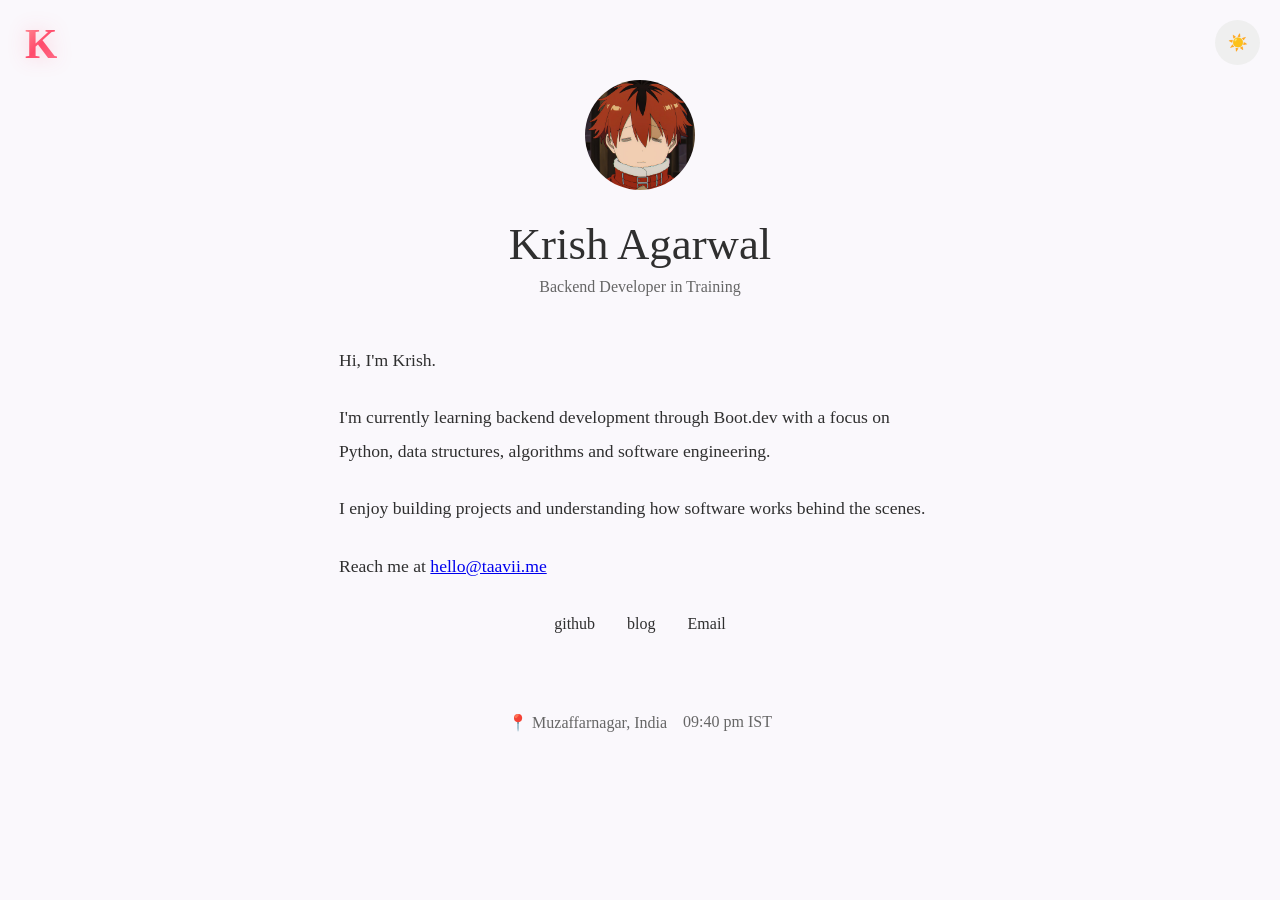
==== index.html @ ea4f3ae8 "Update index.html" ====
<!DOCTYPE html>
<html lang="en">
<head>
    <meta charset="UTF-8">
    <meta name="viewport" content="width=device-width, initial-scale=1.0">
    <title>Krish Agrawal</title>
    <link rel="icon" type="image/png" href="favicon.png">

    <link rel="stylesheet" href="style.css">
</head>
<body>

    <header class="site-header">
        <div class="logo">K</div>
    </header>

    <button id="theme-toggle">☀️</button>

    <main class="container">

        <img
            src="assets/profile.jpg"
            alt="Profile Picture"
            class="profile-pic"
        >

        <h1>Krish Agarwal</h1>

        <p class="subtitle">
            Backend Developer in Training
        </p>

        <section class="about">

            <p>
                Hi, I'm Krish.
            </p>

            <p>
                I'm currently learning backend development through
                Boot.dev with a focus on Python, data structures,
                algorithms and software engineering.
            </p>

         <p>
    I enjoy building projects and understanding how
    software works behind the scenes.
</p>

<p>
    Reach me at
    <a href="mailto:hello@taavii.me" class="email-link">
        hello@taavii.me
    </a>
</p>

        </section>

        <nav class="links">
            <a href="#">github</a>
            <a href="#">blog</a>
            <a href="mailto:hello@taavii.me">Email</a>
        </nav>

        <footer>
            <span>📍 Muzaffarnagar, India</span>
            <span id="clock"></span>
        </footer>

    </main>

    <script src="script.js"></script>

</body>
</html>
---- style.css ----
* {
    margin: 0;
    padding: 0;
    box-sizing: border-box;
}

:root {
    --bg: #faf8fc;
    --text: #2f2f2f;
    --secondary: #666;
}

body.dark {
    --bg: #111111;
    --text: #f4f4f4;
    --secondary: #b0b0b0;
}

body {
    background: var(--bg);
    color: var(--text);

    font-family: Georgia, serif;

    min-height: 100vh;

    transition: 0.3s;
}

.container {
    max-width: 650px;

    margin: 0 auto;

    padding: 5rem 1.5rem;

    text-align: center;
}

.profile-pic {
    width: 110px;
    height: 110px;

    border-radius: 50%;

    object-fit: cover;

    margin-bottom: 1.5rem;
}

h1 {
    font-size: 2.8rem;
    font-weight: 500;
    margin-bottom: 0.5rem;
}

.subtitle {
    color: var(--secondary);

    margin-bottom: 3rem;
}

.about {
    text-align: left;

    line-height: 1.9;

    font-size: 1.1rem;
}

.about p {
    margin-bottom: 1.5rem;
}

.links {
    margin-top: 2rem;

    display: flex;

    justify-content: center;

    gap: 2rem;
}

.links a {
    text-decoration: none;

    color: var(--text);
}

.links a:hover {
    text-decoration: underline;
}

footer {
    margin-top: 5rem;

    color: var(--secondary);

    display: flex;

    justify-content: center;

    gap: 1rem;
}

#theme-toggle {
    position: fixed;

    top: 20px;
    right: 20px;

    width: 45px;
    height: 45px;

    border-radius: 50%;

    border: none;

    cursor: pointer;

    font-size: 1rem;
}

.site-header{
    position: fixed;
    top: 20px;
    left: 25px;
    z-index: 1000;
}

.logo{
    font-size: 2.6rem;
    font-weight: 800;
    font-family: Georgia, serif;

    background: linear-gradient(
        135deg,
        #ff9a9e 0%,
        #ff4d6d 50%,
        #ff758f 100%
    );

    -webkit-background-clip: text;
    background-clip: text;

    color: transparent;

    text-shadow:
        0 0 20px rgba(255, 77, 109, 0.25);

    cursor: default;

    user-select: none;

    transition:
        transform 0.3s ease,
        filter 0.3s ease;
}

.logo:hover{
    transform: scale(1.08);
    filter: brightness(1.1);
}
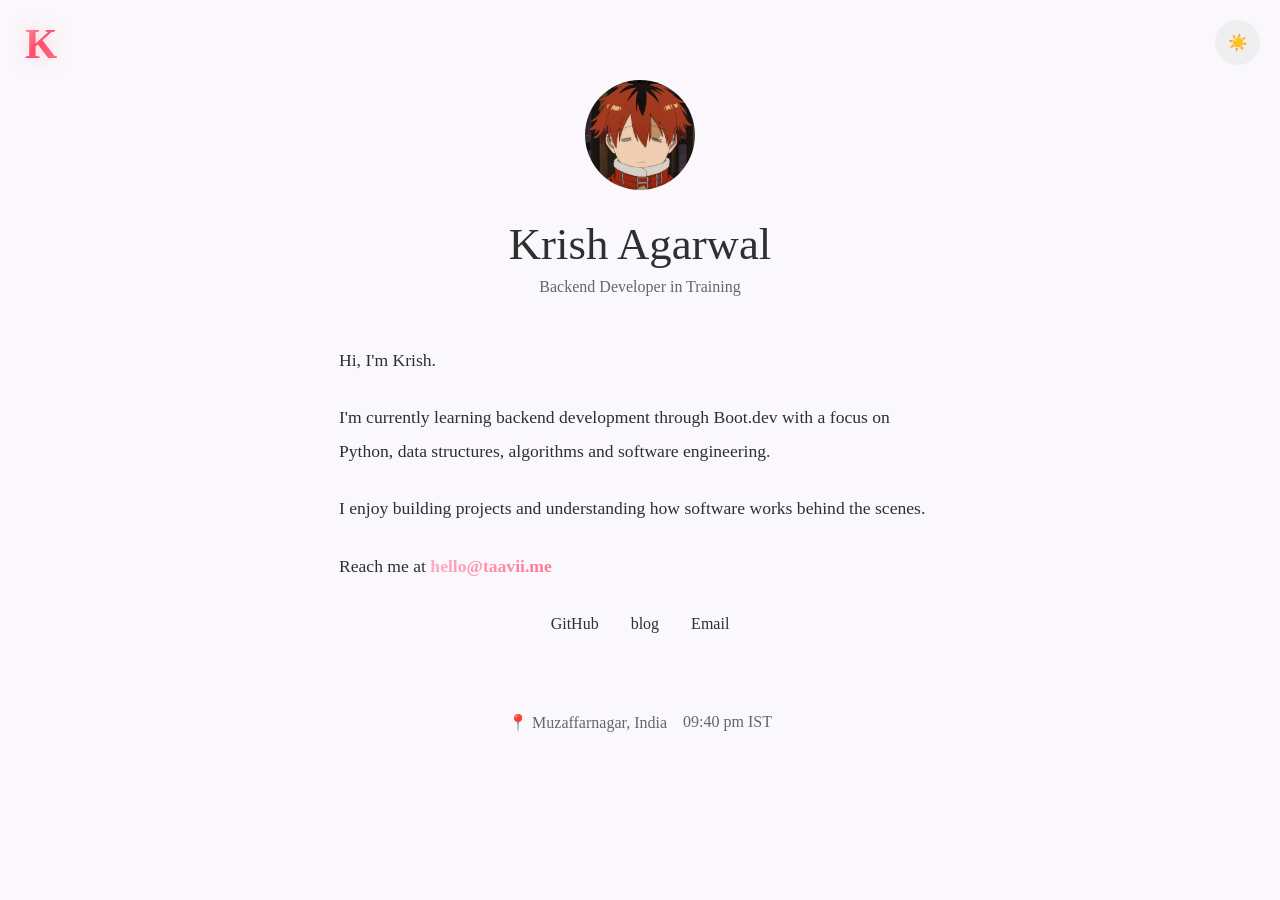
==== commit 4babd119: "Update index.html" ====
--- a/index.html
+++ b/index.html
@@ -57,7 +57,7 @@
         </section>
 
         <nav class="links">
-            <a href="#">github</a>
+            <a href="https://github.com/taaviikivii" target="_blank">GitHub</a>
             <a href="#">blog</a>
             <a href="mailto:hello@taavii.me">Email</a>
         </nav>
--- a/style.css
+++ b/style.css
@@ -161,4 +161,28 @@
 .logo:hover{
     transform: scale(1.08);
     filter: brightness(1.1);
-}+}
+
+.email-link{
+    background: linear-gradient(
+        135deg,
+        #ffb3c6,
+        #ff8fab,
+        #ff758f
+    );
+
+    -webkit-background-clip: text;
+    background-clip: text;
+
+    color: transparent;
+
+    font-weight: 600;
+
+    text-decoration: none;
+
+    transition: opacity 0.3s ease;
+}
+
+.email-link:hover{
+    opacity: 0.8;
+}
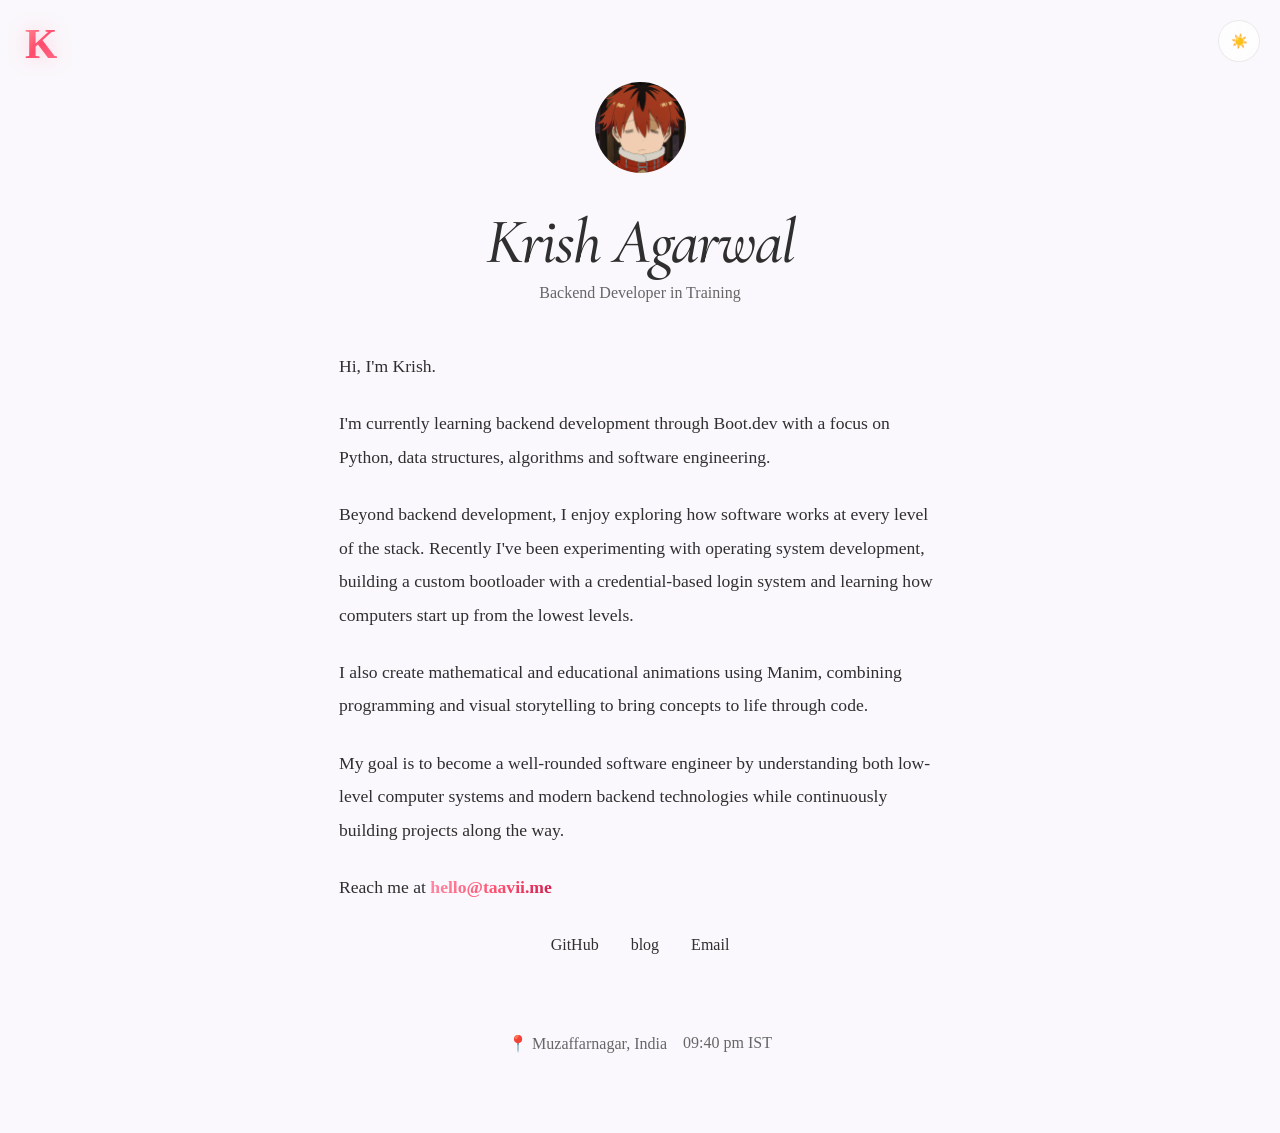
==== commit b841cb5e: "Update index.html" ====
--- a/index.html
+++ b/index.html
@@ -7,7 +7,12 @@
     <link rel="icon" type="image/png" href="favicon.png">
 
     <link rel="stylesheet" href="style.css">
+    <link rel="preconnect" href="https://fonts.googleapis.com">
+    <link rel="preconnect" href="https://fonts.gstatic.com" crossorigin>
+
+    <link href="https://fonts.googleapis.com/css2?family=Cormorant+Garamond:ital,wght@1,500;1,600&display=swap" rel="stylesheet">
 </head>
+
 <body>
 
     <header class="site-header">
@@ -32,27 +37,50 @@
 
         <section class="about">
 
-            <p>
-                Hi, I'm Krish.
-            </p>
+            <section class="about">
 
-            <p>
-                I'm currently learning backend development through
-                Boot.dev with a focus on Python, data structures,
-                algorithms and software engineering.
-            </p>
 
-         <p>
-    I enjoy building projects and understanding how
-    software works behind the scenes.
-</p>
+                <p>
+                    Hi, I'm Krish.
+                </p>
 
-<p>
-    Reach me at
-    <a href="mailto:hello@taavii.me" class="email-link">
-        hello@taavii.me
-    </a>
-</p>
+                <p>
+                    I'm currently learning backend development through
+                    Boot.dev with a focus on Python, data structures,
+                    algorithms and software engineering.
+                </p>
+
+                <p>
+                    Beyond backend development, I enjoy exploring how software
+                    works at every level of the stack. Recently I've been
+                    experimenting with operating system development, building a
+                    custom bootloader with a credential-based login system and
+                    learning how computers start up from the lowest levels.
+                </p>
+
+                <p>
+                    I also create mathematical and educational animations using
+                    Manim, combining programming and visual storytelling to bring
+                    concepts to life through code.
+                </p>
+
+                <p>
+                    My goal is to become a well-rounded software engineer by
+                    understanding both low-level computer systems and modern
+                    backend technologies while continuously building projects
+                    along the way.
+                </p>
+
+                <p>
+                    Reach me at
+                    <a href="mailto:hello@taavii.me" class="email-link">
+                        hello@taavii.me
+                    </a>
+                </p>
+                
+
+</section>
+
 
         </section>
 
--- a/style.css
+++ b/style.css
@@ -38,20 +38,67 @@
 }
 
 .profile-pic {
-    width: 110px;
-    height: 110px;
+    width: 95px;
+    height: 95px;
 
     border-radius: 50%;
 
     object-fit: cover;
 
     margin-bottom: 1.5rem;
+
+    transition:
+        transform 0.3s ease,
+        box-shadow 0.3s ease,
+        border-color 0.3s ease;
+
+    border: 2px solid transparent;
+}
+.profile-pic:hover {
+
+    transform: scale(1.03);
+
+    border-color: #ff758f;
+
+    box-shadow:
+        0 0 10px rgba(255, 117, 143, 0.35);
 }
 
 h1 {
-    font-size: 2.8rem;
+    font-family: "Cormorant Garamond", serif;
+    font-style: italic;
     font-weight: 500;
-    margin-bottom: 0.5rem;
+
+    font-size: 4rem;
+
+    letter-spacing: -2px;
+
+    margin-bottom: 0.25rem;
+
+    transition:
+        transform 0.3s ease,
+        background 0.3s ease,
+        color 0.3s ease;
+}
+
+h1:hover {
+
+    background: linear-gradient(
+        135deg,
+        #ff8fab 0%,
+        #ff4d6d 50%,
+        #c9184a 100%
+    );
+
+    -webkit-background-clip: text;
+    background-clip: text;
+
+    color: transparent;
+
+    text-shadow:
+        0 0 12px rgba(255, 77, 109, 0.15);
+
+    transform: scale(1.02);
 }
 
 .subtitle {
@@ -110,20 +157,71 @@
     top: 20px;
     right: 20px;
 
-    width: 45px;
-    height: 45px;
+    width: 42px;
+    height: 42px;
 
     border-radius: 50%;
 
-    border: none;
+    border: 1px solid rgba(0, 0, 0, 0.08);
+
+    background: rgba(255, 255, 255, 0.75);
+
+    color: #222;
+
+    font-size: 0.85rem;
 
     cursor: pointer;
 
-    font-size: 1rem;
-}
-
+    backdrop-filter: blur(10px);
+
+    box-shadow: none;
+
+    outline: none;
+
+    z-index: 1000;
+
+    transition:
+        transform 0.3s ease,
+        background 0.3s ease,
+        border-color 0.3s ease,
+        color 0.3s ease;
+}
+
+#theme-toggle:hover {
+    transform: scale(1.08);
+}
+
+#theme-toggle:focus {
+    outline: none;
+    box-shadow: none;
+}
+
+/* DARK MODE BUTTON */
+
+body.dark #theme-toggle {
+
+    background: #1a1a1a;
+
+    border: 1px solid #2a2a2a;
+
+    color: #f5f5f5;
+
+    box-shadow: none;
+}
+
+body.dark #theme-toggle:hover {
+
+    background: #242424;
+
+    border-color: #333333;
+
+    transform: scale(1.08);
+
+    box-shadow: none;
+}
+ 
 .site-header{
-    position: fixed;
+    position: absolute;
     top: 20px;
     left: 25px;
     z-index: 1000;
@@ -163,26 +261,80 @@
     filter: brightness(1.1);
 }
 
-.email-link{
+.email-link {
+
     background: linear-gradient(
         135deg,
-        #ffb3c6,
-        #ff8fab,
-        #ff758f
+        #ff8fab 0%,
+        #ff758f 25%,
+        #ff4d6d 60%,
+        #c9184a 100%
     );
 
     -webkit-background-clip: text;
     background-clip: text;
 
+    -webkit-text-fill-color: transparent;
     color: transparent;
 
-    font-weight: 600;
+    font-weight: 700;
 
     text-decoration: none;
-
-    transition: opacity 0.3s ease;
-}
-
-.email-link:hover{
-    opacity: 0.8;
-}
+}
+
+/* INITIAL HIDDEN STATE */
+
+.profile-pic,
+h1,
+.subtitle,
+.about,
+.links,
+footer {
+    opacity: 0;
+    transform: translateY(20px);
+}
+
+/* ANIMATIONS */
+
+.profile-pic {
+    animation: fadeUp 0.8s ease forwards;
+}
+
+h1 {
+    animation: fadeUp 0.8s ease forwards;
+    animation-delay: 0.2s;
+}
+
+.subtitle {
+    animation: fadeUp 0.8s ease forwards;
+    animation-delay: 0.4s;
+}
+
+.about {
+    animation: fadeUp 0.8s ease forwards;
+    animation-delay: 0.6s;
+}
+
+.links {
+    animation: fadeUp 0.8s ease forwards;
+    animation-delay: 0.9s;
+}
+
+footer {
+    animation: fadeUp 0.8s ease forwards;
+    animation-delay: 1.1s;
+}
+
+/* KEYFRAMES */
+
+@keyframes fadeUp {
+    from {
+        opacity: 0;
+        transform: translateY(20px);
+    }
+
+    to {
+        opacity: 1;
+        transform: translateY(0);
+    }
+}
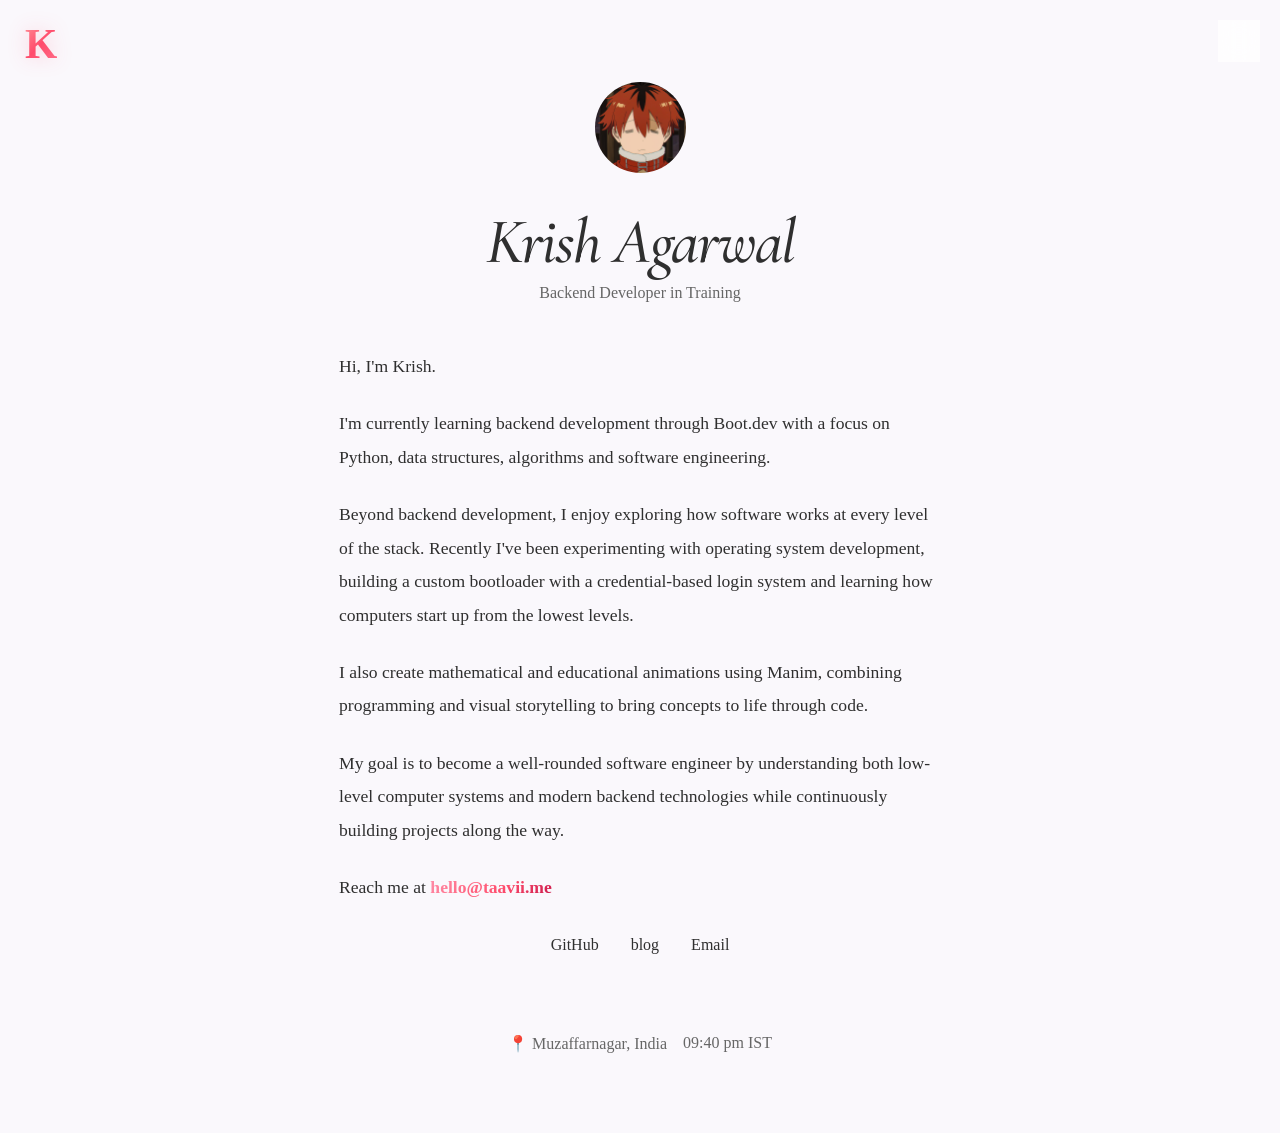
==== commit e6e8f778: "Update index.html" ====
--- a/index.html
+++ b/index.html
@@ -85,9 +85,11 @@
         </section>
 
         <nav class="links">
-            <a href="https://github.com/taaviikivii" target="_blank">GitHub</a>
-            <a href="#">blog</a>
-            <a href="mailto:hello@taavii.me">Email</a>
+            <a href="https://github.com/Kimiikkk" target="_blank">GitHub</a>
+            <a href="blog/index.html">blog</a>
+            <a href="https://mail.google.com/mail/?view=cm&fs=1&to=hello@taavii.me" target="_blank">
+    Email
+</a>
         </nav>
 
         <footer>
